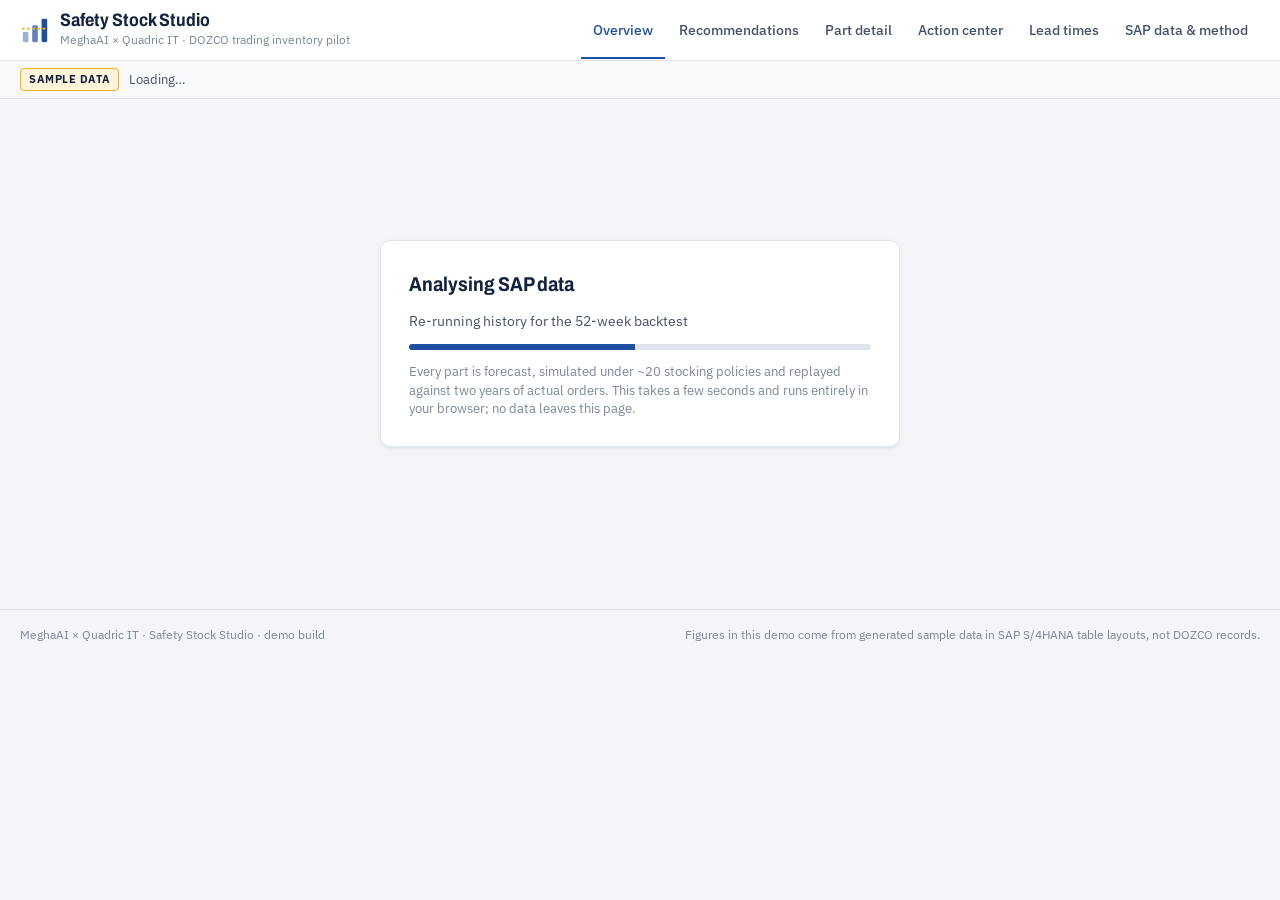
==== app/index.html @ 06f60d9b "Add Safety Stock Studio: AI safety-stock demo on SAP data Static web app (no build, no server) that " ====
<!doctype html>
<html lang="en">
<head>
<meta charset="utf-8">
<meta name="viewport" content="width=device-width, initial-scale=1, viewport-fit=cover">
<title>Safety Stock Studio</title>
<meta name="description" content="AI safety-stock optimisation on SAP S/4HANA data: demand, lead time, digital-twin simulation and a backtest against SAP MRP settings.">
<link rel="preconnect" href="https://fonts.googleapis.com">
<link rel="preconnect" href="https://fonts.gstatic.com" crossorigin>
<link rel="stylesheet" href="https://fonts.googleapis.com/css2?family=Archivo:wdth,wght@87,600;87,700&family=IBM+Plex+Sans:wght@400;500;600&family=IBM+Plex+Mono:wght@400;500&display=swap">
<link rel="stylesheet" href="css/app.css">
</head>
<body>
<header class="topbar">
  <div class="topbar-inner">
    <div class="brand">
      <div class="brand-mark" aria-hidden="true">
        <svg viewBox="0 0 32 32" width="30" height="30"><rect x="3" y="18" width="6" height="11" rx="1.5" fill="currentColor" opacity=".45"/><rect x="13" y="11" width="6" height="18" rx="1.5" fill="currentColor" opacity=".7"/><rect x="23" y="4" width="6" height="25" rx="1.5" fill="currentColor"/><path d="M2 14.5h28" stroke="var(--warn-line)" stroke-width="2" stroke-dasharray="3 2.5"/></svg>
      </div>
      <div>
        <div class="brand-name">Safety Stock Studio</div>
        <div class="brand-sub">MeghaAI × Quadric IT · DOZCO trading inventory pilot</div>
      </div>
    </div>
    <nav class="tabs" role="tablist" aria-label="Views">
      <button role="tab" data-tab="overview" aria-selected="true">Overview</button>
      <button role="tab" data-tab="recs">Recommendations</button>
      <button role="tab" data-tab="part">Part detail</button>
      <button role="tab" data-tab="actions">Action center</button>
      <button role="tab" data-tab="suppliers">Lead times</button>
      <button role="tab" data-tab="data">SAP data &amp; method</button>
    </nav>
  </div>
</header>

<div class="databar" id="databar">
  <div class="databar-inner">
    <span class="pill pill-sample" id="dataset-pill">Sample data</span>
    <span id="dataset-text">Loading…</span>
  </div>
</div>

<main id="main">
  <section class="loading" id="loading">
    <div class="loading-card">
      <div class="loading-title">Analysing SAP data</div>
      <div class="loading-step" id="loading-step">Generating sample SAP extract</div>
      <div class="progress"><div class="progress-bar" id="progress-bar"></div></div>
      <p class="loading-note">Every part is forecast, simulated under ~20 stocking policies and replayed against two years of actual orders. This takes a few seconds and runs entirely in your browser; no data leaves this page.</p>
    </div>
  </section>

  <!-- Policy selector shared by overview / recommendations / actions -->
  <section class="policybar" id="policybar" hidden>
    <div class="policy-label">Optimise for</div>
    <div class="seg" role="radiogroup" aria-label="Policy">
      <button role="radio" data-preset="sameService" aria-checked="true">Same service, less capital</button>
      <button role="radio" data-preset="sameInventory" aria-checked="false">Same capital, better service</button>
      <button role="radio" data-preset="matrix" aria-checked="false">Service targets by class</button>
      <button role="radio" data-preset="custom" aria-checked="false">Custom budget</button>
    </div>
    <div class="budget" id="budget-wrap" hidden>
      <label for="budget">Inventory budget</label>
      <input type="range" id="budget" min="0.6" max="1.5" step="0.01" value="1">
      <output id="budget-out"></output>
    </div>
    <div class="policy-plant">
      <label for="plant">Plant</label>
      <select id="plant"></select>
    </div>
  </section>

  <section class="view" id="view-overview" hidden></section>
  <section class="view" id="view-recs" hidden></section>
  <section class="view" id="view-part" hidden></section>
  <section class="view" id="view-actions" hidden></section>
  <section class="view" id="view-suppliers" hidden></section>
  <section class="view" id="view-data" hidden></section>
</main>

<footer class="foot">
  <span>MeghaAI × Quadric IT · Safety Stock Studio · demo build</span>
  <span>Figures in this demo come from generated sample data in SAP S/4HANA table layouts, not DOZCO records.</span>
</footer>

<div class="toast" id="toast" role="status" aria-live="polite" hidden></div>

<script src="vendor/chart.umd.min.js"></script>
<script src="js/sapdata.js"></script>
<script src="js/engine.js"></script>
<script src="js/app.js"></script>
</body>
</html>
---- app/css/app.css ----
/* Safety Stock Studio - steel-blue industrial palette, light + dark */
:root {
  color-scheme: light;
  --ground: #f3f5f8;
  --surface: #ffffff;
  --surface-2: #f7f9fb;
  --ink: #13233f;
  --ink-2: #44526b;
  --muted: #7a8699;
  --line: #dfe4ec;
  --line-strong: #c5cdd9;
  --accent: #1f4fa3;
  --accent-ink: #ffffff;
  --accent-soft: #e6eefb;
  --ai: #2a78d6;
  --ai-soft: rgba(42, 120, 214, 0.14);
  --sap: #8b919b;
  --sap-soft: rgba(139, 145, 155, 0.18);
  --good: #0ca30c;
  --good-ink: #006300;
  --warning: #fab219;
  --serious: #ec835a;
  --critical: #d03b3b;
  --warn-line: #fab219;
  --good-bg: #e7f6e7;
  --warning-bg: #fff4d9;
  --serious-bg: #fdeee7;
  --critical-bg: #fbe8e8;
  --shadow: 0 1px 2px rgba(19, 35, 63, 0.06), 0 2px 8px rgba(19, 35, 63, 0.04);
  --radius: 10px;
  --font-display: "Archivo", "IBM Plex Sans", system-ui, -apple-system, "Segoe UI", sans-serif;
  --font-body: "IBM Plex Sans", system-ui, -apple-system, "Segoe UI", sans-serif;
  --font-mono: "IBM Plex Mono", ui-monospace, "SFMono-Regular", Menlo, Consolas, monospace;
}
@media (prefers-color-scheme: dark) {
  :root:not([data-theme="light"]) {
    color-scheme: dark;
    --ground: #0d131d;
    --surface: #151d2a;
    --surface-2: #1a2332;
    --ink: #e8edf5;
    --ink-2: #b7c1d1;
    --muted: #8793a6;
    --line: #253043;
    --line-strong: #34415a;
    --accent: #6c9cf0;
    --accent-ink: #0d131d;
    --accent-soft: #1c2a44;
    --ai: #3987e5;
    --ai-soft: rgba(57, 135, 229, 0.2);
    --sap: #8a909a;
    --sap-soft: rgba(138, 144, 154, 0.22);
    --good-ink: #3fcf3f;
    --good-bg: #13301a;
    --warning-bg: #3a2e10;
    --serious-bg: #3a2218;
    --critical-bg: #3a1818;
    --shadow: none;
  }
}
:root[data-theme="dark"] {
  color-scheme: dark;
  --ground: #0d131d;
  --surface: #151d2a;
  --surface-2: #1a2332;
  --ink: #e8edf5;
  --ink-2: #b7c1d1;
  --muted: #8793a6;
  --line: #253043;
  --line-strong: #34415a;
  --accent: #6c9cf0;
  --accent-ink: #0d131d;
  --accent-soft: #1c2a44;
  --ai: #3987e5;
  --ai-soft: rgba(57, 135, 229, 0.2);
  --sap: #8a909a;
  --sap-soft: rgba(138, 144, 154, 0.22);
  --good-ink: #3fcf3f;
  --good-bg: #13301a;
  --warning-bg: #3a2e10;
  --serious-bg: #3a2218;
  --critical-bg: #3a1818;
  --shadow: none;
}

* { box-sizing: border-box; }
html, body { margin: 0; }
body {
  background: var(--ground);
  color: var(--ink);
  font: 14px/1.5 var(--font-body);
  -webkit-font-smoothing: antialiased;
}
[hidden] { display: none !important; }
h1, h2, h3 { font-family: var(--font-display); font-stretch: 87%; text-wrap: balance; margin: 0; letter-spacing: -0.005em; }
h2 { font-size: 20px; font-weight: 700; }
h3 { font-size: 15px; font-weight: 600; }
p { margin: 0; }
button, input, select { font: inherit; color: inherit; }
:focus-visible { outline: 2px solid var(--accent); outline-offset: 2px; }
.mono { font-family: var(--font-mono); font-size: 12.5px; }
.num { font-variant-numeric: tabular-nums; }
.muted { color: var(--muted); }

/* ---------- top bar ---------- */
.topbar {
  position: sticky; top: env(safe-area-inset-top, 0px); z-index: 20;
  background: var(--surface); border-bottom: 1px solid var(--line);
}
.topbar-inner {
  max-width: 1360px; margin: 0 auto; padding-inline: 20px;
  display: flex; align-items: center; gap: 24px; flex-wrap: wrap; min-height: 60px;
}
.brand { display: flex; align-items: center; gap: 10px; padding-block: 8px; }
.brand-mark { color: var(--accent); display: grid; }
.brand-name { font-family: var(--font-display); font-stretch: 87%; font-weight: 700; font-size: 18px; line-height: 1.1; }
.brand-sub { font-size: 12px; color: var(--muted); }
.tabs { display: flex; gap: 2px; overflow-x: auto; margin-left: auto; scrollbar-width: none; }
.tabs button {
  background: none; border: 0; padding: 18px 12px 16px; cursor: pointer; white-space: nowrap;
  color: var(--ink-2); font-weight: 500; border-bottom: 2px solid transparent;
}
.tabs button:hover { color: var(--ink); }
.tabs button[aria-selected="true"] { color: var(--accent); border-bottom-color: var(--accent); }

.databar { background: var(--surface-2); border-bottom: 1px solid var(--line); }
.databar-inner { max-width: 1360px; margin: 0 auto; padding: 7px 20px; display: flex; gap: 10px; align-items: center; font-size: 12.5px; color: var(--ink-2); flex-wrap: wrap; }

main { max-width: 1360px; margin: 0 auto; padding: 20px 20px 40px; display: flex; flex-direction: column; gap: 18px; }
.foot { max-width: 1360px; margin: 0 auto; padding: 16px 20px 32px; display: flex; justify-content: space-between; gap: 12px; flex-wrap: wrap; font-size: 12px; color: var(--muted); border-top: 1px solid var(--line); }

/* ---------- loading ---------- */
.loading { display: grid; place-items: center; min-height: 50vh; }
.loading-card { background: var(--surface); border: 1px solid var(--line); border-radius: var(--radius); padding: 28px; width: min(520px, 100%); box-shadow: var(--shadow); display: grid; gap: 12px; }
.loading-title { font-family: var(--font-display); font-stretch: 87%; font-weight: 700; font-size: 20px; }
.loading-step { color: var(--ink-2); }
.progress { height: 6px; background: var(--line); border-radius: 3px; overflow: hidden; }
.progress-bar { height: 100%; width: 2%; background: var(--accent); transition: width .2s ease; }
.loading-note { font-size: 12.5px; color: var(--muted); }

/* ---------- policy bar ---------- */
.policybar {
  display: flex; flex-wrap: wrap; gap: 10px 18px; align-items: center;
  background: var(--surface); border: 1px solid var(--line); border-radius: var(--radius); padding: 10px 14px;
}
.policy-label { font-size: 12px; text-transform: uppercase; letter-spacing: .06em; color: var(--muted); font-weight: 600; }
.seg { display: flex; flex-wrap: wrap; background: var(--surface-2); border: 1px solid var(--line); border-radius: 8px; padding: 3px; gap: 2px; }
.seg button { border: 0; background: none; padding: 6px 11px; border-radius: 6px; cursor: pointer; color: var(--ink-2); font-size: 13px; font-weight: 500; }
.seg button[aria-checked="true"] { background: var(--accent); color: var(--accent-ink); }
.budget, .policy-plant { display: flex; align-items: center; gap: 8px; font-size: 13px; color: var(--ink-2); }
.policy-plant { margin-left: auto; }
.budget input { width: 160px; accent-color: var(--accent); }
.budget output { font-variant-numeric: tabular-nums; font-weight: 600; color: var(--ink); min-width: 88px; }
select, input[type="search"], input[type="text"] {
  background: var(--surface); border: 1px solid var(--line-strong); border-radius: 7px; padding: 6px 9px; font-size: 13px;
}

/* ---------- building blocks ---------- */
.view { display: flex; flex-direction: column; gap: 18px; }
.panel { background: var(--surface); border: 1px solid var(--line); border-radius: var(--radius); padding: 16px 18px; box-shadow: var(--shadow); min-width: 0; }
.panel-head { display: flex; justify-content: space-between; align-items: baseline; gap: 12px; flex-wrap: wrap; margin-bottom: 12px; }
.panel-head p { color: var(--muted); font-size: 12.5px; max-width: 70ch; }
.eyebrow { font-size: 11.5px; text-transform: uppercase; letter-spacing: .07em; color: var(--muted); font-weight: 600; }
.grid-2 { display: grid; grid-template-columns: repeat(2, minmax(0, 1fr)); gap: 18px; }
.grid-3 { display: grid; grid-template-columns: repeat(3, minmax(0, 1fr)); gap: 18px; }
.grid-hero { display: grid; grid-template-columns: minmax(0, 1.35fr) minmax(0, 1fr); gap: 18px; }
@media (max-width: 980px) { .grid-2, .grid-3, .grid-hero { grid-template-columns: minmax(0, 1fr); } }

/* headline */
.headline { display: grid; gap: 6px; }
.headline h1 { font-size: clamp(22px, 2.6vw, 30px); font-weight: 700; line-height: 1.15; max-width: 42ch; }
.headline p { color: var(--ink-2); max-width: 80ch; }

/* KPI tiles */
.kpis { display: grid; grid-template-columns: repeat(5, minmax(0, 1fr)); gap: 12px; }
@media (max-width: 1150px) { .kpis { grid-template-columns: repeat(3, minmax(0, 1fr)); } }
@media (max-width: 640px) { .kpis { grid-template-columns: repeat(2, minmax(0, 1fr)); } }
.kpi { background: var(--surface); border: 1px solid var(--line); border-radius: var(--radius); padding: 13px 14px; display: flex; flex-direction: column; gap: 4px; box-shadow: var(--shadow); }
.kpi-label { font-size: 12px; color: var(--muted); font-weight: 500; }
.kpi-value { font-family: var(--font-display); font-stretch: 87%; font-size: 26px; font-weight: 700; line-height: 1.1; }
.kpi-sub { font-size: 12px; color: var(--ink-2); }
.kpi-sub b { font-weight: 600; }
.delta-good { color: var(--good-ink); font-weight: 600; }
.delta-bad { color: var(--critical); font-weight: 600; }

/* compare bars (SAP vs AI) */
.vs { display: grid; gap: 10px; }
.vs-row { display: grid; grid-template-columns: 140px minmax(0, 1fr) 92px; gap: 10px; align-items: center; font-size: 13px; }
.vs-track { height: 12px; background: var(--surface-2); border-radius: 0 4px 4px 0; position: relative; }
.vs-fill { position: absolute; left: 0; top: 0; bottom: 0; border-radius: 0 4px 4px 0; }
.vs-fill.sap { background: var(--sap); }
.vs-fill.ai { background: var(--ai); }
@media (max-width: 520px) { .vs-row { grid-template-columns: 100px minmax(0, 1fr) 80px; } }

.legend { display: flex; gap: 14px; flex-wrap: wrap; font-size: 12.5px; color: var(--ink-2); }
.legend i { display: inline-block; width: 10px; height: 10px; border-radius: 2px; margin-right: 6px; vertical-align: -1px; }
.swatch-ai { background: var(--ai); }
.swatch-sap { background: var(--sap); }

.chart-box { position: relative; height: 300px; }
.chart-box.tall { height: 360px; }
.chart-box.short { height: 220px; }

/* findings list */
.findings { display: grid; gap: 10px; margin: 0; padding: 0; list-style: none; }
.findings li { display: grid; grid-template-columns: 22px minmax(0, 1fr); gap: 8px; align-items: start; font-size: 13.5px; }
.findings li b { font-weight: 600; }

/* status chips */
.chip { display: inline-flex; align-items: center; gap: 5px; font-size: 11.5px; font-weight: 600; padding: 2px 8px; border-radius: 999px; white-space: nowrap; border: 1px solid transparent; }
.chip .dot { width: 7px; height: 7px; border-radius: 50%; }
.chip-critical { background: var(--critical-bg); color: var(--ink); }
.chip-critical .dot { background: var(--critical); }
.chip-serious { background: var(--serious-bg); color: var(--ink); }
.chip-serious .dot { background: var(--serious); }
.chip-warning { background: var(--warning-bg); color: var(--ink); }
.chip-warning .dot { background: var(--warning); }
.chip-good { background: var(--good-bg); color: var(--ink); }
.chip-good .dot { background: var(--good); }
.chip-plain { background: var(--surface-2); border-color: var(--line); color: var(--ink-2); }
.cls { font-family: var(--font-mono); font-weight: 500; font-size: 12px; padding: 1px 6px; border-radius: 4px; background: var(--accent-soft); color: var(--accent); }
.pill { font-size: 11px; font-weight: 700; letter-spacing: .05em; text-transform: uppercase; padding: 2px 8px; border-radius: 4px; }
.pill-sample { background: var(--warning-bg); color: var(--ink); border: 1px solid var(--warning); }
.pill-live { background: var(--good-bg); color: var(--ink); border: 1px solid var(--good); }

/* tables */
.table-wrap { overflow-x: auto; border: 1px solid var(--line); border-radius: 8px; }
.table-wrap.scroll { max-height: 640px; overflow-y: auto; }
table { border-collapse: collapse; width: 100%; font-size: 13px; }
th, td { padding: 8px 10px; text-align: left; border-bottom: 1px solid var(--line); white-space: nowrap; vertical-align: top; }
th { position: sticky; top: 0; background: var(--surface-2); z-index: 1; font-weight: 600; font-size: 12px; color: var(--ink-2); cursor: default; }
th.sortable { cursor: pointer; user-select: none; }
th.sortable:hover { color: var(--ink); }
th .arrow { color: var(--accent); }
td.r, th.r { text-align: right; }
tbody tr:hover { background: var(--surface-2); }
tbody tr.clickable { cursor: pointer; }
td.wrap { white-space: normal; min-width: 240px; }
.arrow-to { color: var(--muted); margin: 0 3px; }
.up { color: var(--critical); font-weight: 600; }
.down { color: var(--good-ink); font-weight: 600; }

.filters { display: flex; flex-wrap: wrap; gap: 8px; align-items: center; margin-bottom: 12px; }
.filters input[type="search"] { min-width: 220px; }
.btn { background: var(--surface); border: 1px solid var(--line-strong); padding: 6px 12px; border-radius: 7px; cursor: pointer; font-weight: 500; font-size: 13px; }
.btn:hover { border-color: var(--accent); color: var(--accent); }
.btn-primary { background: var(--accent); color: var(--accent-ink); border-color: var(--accent); }
.btn-primary:hover { color: var(--accent-ink); filter: brightness(1.08); }
.count { font-size: 12.5px; color: var(--muted); margin-left: auto; }

/* part detail */
.part-head { display: flex; flex-wrap: wrap; justify-content: space-between; gap: 12px; align-items: flex-start; }
.part-title { display: grid; gap: 4px; }
.part-title h2 { font-size: 24px; }
.part-meta { display: flex; gap: 8px; flex-wrap: wrap; align-items: center; font-size: 12.5px; color: var(--ink-2); }
.why { margin: 0; padding-left: 18px; display: grid; gap: 7px; font-size: 13.5px; max-width: 90ch; }
.fields { width: 100%; }
.fields td:first-child { font-family: var(--font-mono); font-size: 12.5px; }
.bigdelta { display: flex; align-items: baseline; gap: 10px; flex-wrap: wrap; }
.bigdelta .from { font-family: var(--font-display); font-stretch: 87%; font-size: 30px; font-weight: 700; color: var(--sap); }
.bigdelta .to { font-family: var(--font-display); font-stretch: 87%; font-size: 30px; font-weight: 700; color: var(--ai); }

/* action groups */
.agroups { display: grid; gap: 14px; }
.agroup summary { cursor: pointer; list-style: none; display: flex; align-items: center; gap: 10px; flex-wrap: wrap; }
.agroup summary::-webkit-details-marker { display: none; }
.agroup summary .caret { transition: transform .15s; color: var(--muted); }
.agroup[open] summary .caret { transform: rotate(90deg); }
.agroup summary h3 { font-size: 15px; }
.agroup .sum { margin-left: auto; font-size: 13px; color: var(--ink-2); }
.agroup .table-wrap { margin-top: 12px; }

/* data page */
.steps { list-style: none; margin: 0; padding: 0; display: grid; grid-template-columns: repeat(auto-fit, minmax(210px, 1fr)); gap: 12px; }
.steps li { border: 1px solid var(--line); border-radius: 8px; padding: 12px; background: var(--surface-2); display: grid; gap: 4px; align-content: start; }
.steps .n { font-family: var(--font-mono); font-size: 12px; color: var(--accent); font-weight: 500; }
.steps b { font-weight: 600; }
.steps span { font-size: 12.5px; color: var(--ink-2); }
.upload { border: 1.5px dashed var(--line-strong); border-radius: 10px; padding: 16px; display: grid; gap: 8px; background: var(--surface-2); }
.upload.drag { border-color: var(--accent); background: var(--accent-soft); }
.note { font-size: 12.5px; color: var(--muted); }
.kv { display: grid; grid-template-columns: max-content minmax(0, 1fr); gap: 4px 14px; font-size: 13px; }
.kv dt { color: var(--muted); }
.kv dd { margin: 0; }

.toast { position: fixed; bottom: calc(18px + env(safe-area-inset-bottom, 0px)); left: 50%; transform: translateX(-50%); background: var(--ink); color: var(--ground); padding: 9px 16px; border-radius: 8px; font-size: 13px; z-index: 50; box-shadow: 0 4px 16px rgba(0,0,0,.2); max-width: calc(100% - 32px); }

@media (max-width: 720px) {
  .topbar-inner { padding-inline: 16px; gap: 4px; }
  .tabs { margin-left: 0; width: 100%; }
  .tabs button { padding: 10px 10px 9px; }
  main { padding: 16px 16px 32px; }
  .databar-inner, .foot { padding-inline: 16px; }
  .policy-plant { margin-left: 0; }
  .panel { padding: 14px; }
}
@media (prefers-reduced-motion: reduce) { * { transition: none !important; } }
.policy-plant select { min-width: 0; max-width: 100%; }
@media (max-width: 720px) { .policy-plant { width: 100%; } .policy-plant select { flex: 1; } }
.delta-flat { color: var(--ink-2); font-weight: 600; }
td.desc { white-space: normal; min-width: 150px; }
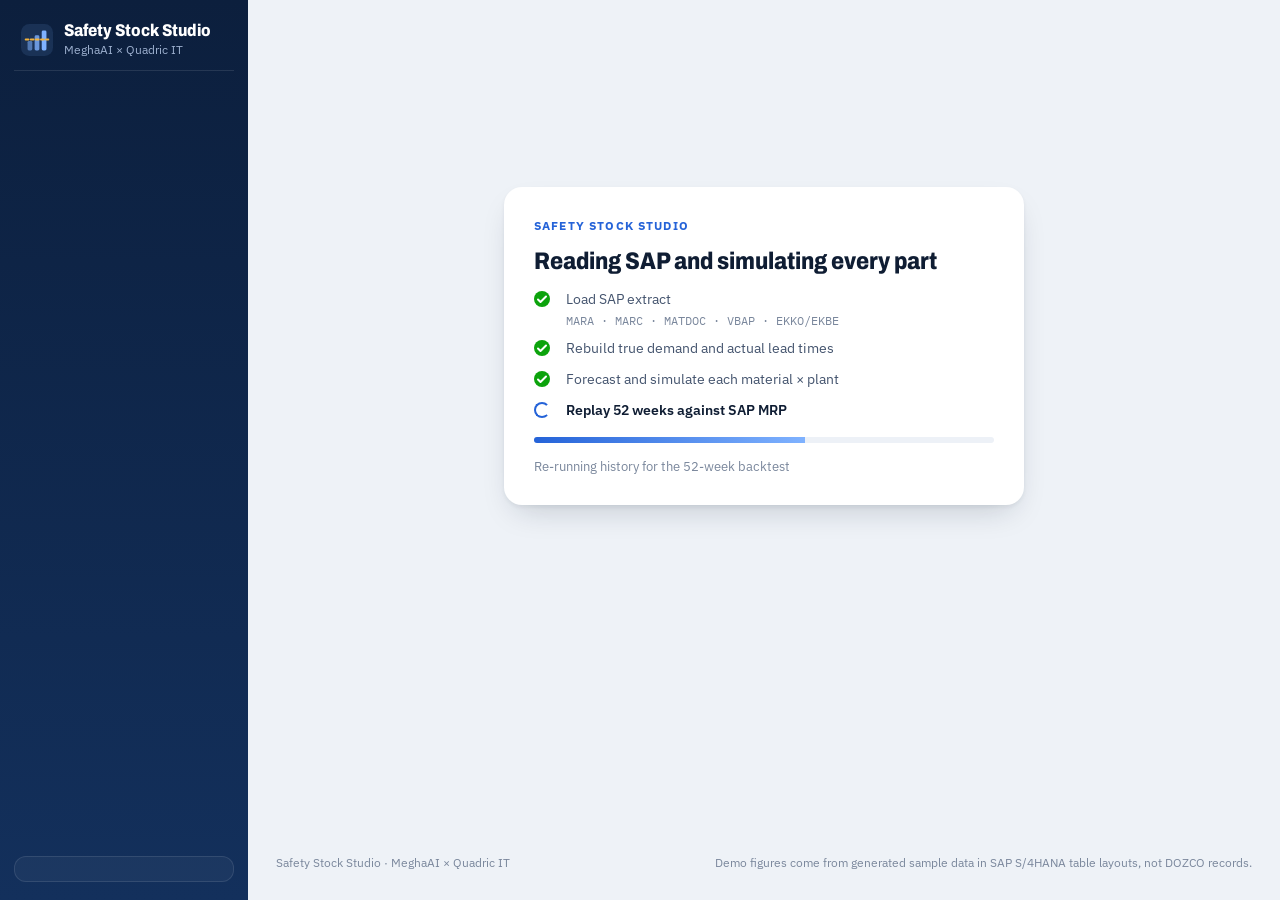
==== commit 72102552: "Adopt expert SAP mapping for safety stock; redesign UX Engine and sample data - monsoon seasonality " ====
--- a/app/index.html
+++ b/app/index.html
@@ -4,85 +4,84 @@
 <meta charset="utf-8">
 <meta name="viewport" content="width=device-width, initial-scale=1, viewport-fit=cover">
 <title>Safety Stock Studio</title>
-<meta name="description" content="AI safety-stock optimisation on SAP S/4HANA data: demand, lead time, digital-twin simulation and a backtest against SAP MRP settings.">
+<meta name="description" content="AI safety-stock optimisation on SAP S/4HANA data: true demand, actual lead times, seasonal reorder points, digital-twin simulation and a backtest against SAP MRP settings.">
 <link rel="preconnect" href="https://fonts.googleapis.com">
 <link rel="preconnect" href="https://fonts.gstatic.com" crossorigin>
-<link rel="stylesheet" href="https://fonts.googleapis.com/css2?family=Archivo:wdth,wght@87,600;87,700&family=IBM+Plex+Sans:wght@400;500;600&family=IBM+Plex+Mono:wght@400;500&display=swap">
+<link rel="stylesheet" href="https://fonts.googleapis.com/css2?family=Archivo:wdth,wght@87,500;87,600;87,700;87,800&family=IBM+Plex+Sans:wght@400;500;600&family=IBM+Plex+Mono:wght@400;500&display=swap">
 <link rel="stylesheet" href="css/app.css">
 </head>
 <body>
-<header class="topbar">
-  <div class="topbar-inner">
-    <div class="brand">
-      <div class="brand-mark" aria-hidden="true">
-        <svg viewBox="0 0 32 32" width="30" height="30"><rect x="3" y="18" width="6" height="11" rx="1.5" fill="currentColor" opacity=".45"/><rect x="13" y="11" width="6" height="18" rx="1.5" fill="currentColor" opacity=".7"/><rect x="23" y="4" width="6" height="25" rx="1.5" fill="currentColor"/><path d="M2 14.5h28" stroke="var(--warn-line)" stroke-width="2" stroke-dasharray="3 2.5"/></svg>
-      </div>
+<div class="shell">
+  <aside class="side" aria-label="Main">
+    <div class="side-brand">
+      <svg class="logo" viewBox="0 0 36 36" width="34" height="34" aria-hidden="true">
+        <rect x="1" y="1" width="34" height="34" rx="9" fill="currentColor" opacity=".12"/>
+        <rect x="8" y="19" width="5" height="10" rx="1.5" fill="currentColor" opacity=".55"/>
+        <rect x="15.5" y="13" width="5" height="16" rx="1.5" fill="currentColor" opacity=".8"/>
+        <rect x="23" y="8" width="5" height="21" rx="1.5" fill="currentColor"/>
+        <path d="M6 17.5h24" stroke="#f2b33d" stroke-width="2" stroke-dasharray="3 2.4" stroke-linecap="round"/>
+      </svg>
       <div>
-        <div class="brand-name">Safety Stock Studio</div>
-        <div class="brand-sub">MeghaAI × Quadric IT · DOZCO trading inventory pilot</div>
+        <div class="side-name">Safety Stock Studio</div>
+        <div class="side-by">MeghaAI × Quadric IT</div>
       </div>
     </div>
-    <nav class="tabs" role="tablist" aria-label="Views">
-      <button role="tab" data-tab="overview" aria-selected="true">Overview</button>
-      <button role="tab" data-tab="recs">Recommendations</button>
-      <button role="tab" data-tab="part">Part detail</button>
-      <button role="tab" data-tab="actions">Action center</button>
-      <button role="tab" data-tab="suppliers">Lead times</button>
-      <button role="tab" data-tab="data">SAP data &amp; method</button>
-    </nav>
-  </div>
-</header>
+    <nav class="nav" id="nav"></nav>
+    <div class="side-data" id="side-data"></div>
+  </aside>
 
-<div class="databar" id="databar">
-  <div class="databar-inner">
-    <span class="pill pill-sample" id="dataset-pill">Sample data</span>
-    <span id="dataset-text">Loading…</span>
+  <div class="main-col">
+    <header class="pagehead" id="pagehead" hidden>
+      <div class="pagehead-title">
+        <div class="crumb" id="crumb">DOZCO · Trading inventory pilot</div>
+        <h1 id="page-title">Overview</h1>
+      </div>
+      <div class="controls" id="controls">
+        <div class="seg" role="radiogroup" aria-label="Optimise for" id="seg">
+          <button role="radio" data-preset="sameService" aria-checked="true">Same service, less capital</button>
+          <button role="radio" data-preset="sameInventory" aria-checked="false">Same capital, more service</button>
+          <button role="radio" data-preset="matrix" aria-checked="false">Service targets</button>
+          <button role="radio" data-preset="custom" aria-checked="false">Custom budget</button>
+        </div>
+        <div class="budget" id="budget-wrap" hidden>
+          <input type="range" id="budget" min="0.6" max="1.5" step="0.01" value="1" aria-label="Inventory budget">
+          <output id="budget-out"></output>
+        </div>
+        <select id="plant" aria-label="Plant"></select>
+      </div>
+    </header>
+
+    <main id="main">
+      <section class="loading" id="loading">
+        <div class="loading-card">
+          <div class="loading-eyebrow">Safety Stock Studio</div>
+          <div class="loading-title">Reading SAP and simulating every part</div>
+          <ol class="loading-steps" id="loading-steps">
+            <li data-step="0">Load SAP extract <span>MARA · MARC · MATDOC · VBAP · EKKO/EKBE</span></li>
+            <li data-step="1">Rebuild true demand and actual lead times</li>
+            <li data-step="2">Forecast and simulate each material × plant</li>
+            <li data-step="3">Replay 52 weeks against SAP MRP</li>
+          </ol>
+          <div class="progress"><div class="progress-bar" id="progress-bar"></div></div>
+          <p class="loading-note" id="loading-step">Generating sample SAP extract</p>
+        </div>
+      </section>
+      <section class="view" id="view-overview" hidden></section>
+      <section class="view" id="view-capital" hidden></section>
+      <section class="view" id="view-service" hidden></section>
+      <section class="view" id="view-recs" hidden></section>
+      <section class="view" id="view-part" hidden></section>
+      <section class="view" id="view-actions" hidden></section>
+      <section class="view" id="view-suppliers" hidden></section>
+      <section class="view" id="view-data" hidden></section>
+    </main>
+
+    <footer class="foot">
+      <span>Safety Stock Studio · MeghaAI × Quadric IT</span>
+      <span>Demo figures come from generated sample data in SAP S/4HANA table layouts, not DOZCO records.</span>
+    </footer>
   </div>
 </div>
-
-<main id="main">
-  <section class="loading" id="loading">
-    <div class="loading-card">
-      <div class="loading-title">Analysing SAP data</div>
-      <div class="loading-step" id="loading-step">Generating sample SAP extract</div>
-      <div class="progress"><div class="progress-bar" id="progress-bar"></div></div>
-      <p class="loading-note">Every part is forecast, simulated under ~20 stocking policies and replayed against two years of actual orders. This takes a few seconds and runs entirely in your browser; no data leaves this page.</p>
-    </div>
-  </section>
-
-  <!-- Policy selector shared by overview / recommendations / actions -->
-  <section class="policybar" id="policybar" hidden>
-    <div class="policy-label">Optimise for</div>
-    <div class="seg" role="radiogroup" aria-label="Policy">
-      <button role="radio" data-preset="sameService" aria-checked="true">Same service, less capital</button>
-      <button role="radio" data-preset="sameInventory" aria-checked="false">Same capital, better service</button>
-      <button role="radio" data-preset="matrix" aria-checked="false">Service targets by class</button>
-      <button role="radio" data-preset="custom" aria-checked="false">Custom budget</button>
-    </div>
-    <div class="budget" id="budget-wrap" hidden>
-      <label for="budget">Inventory budget</label>
-      <input type="range" id="budget" min="0.6" max="1.5" step="0.01" value="1">
-      <output id="budget-out"></output>
-    </div>
-    <div class="policy-plant">
-      <label for="plant">Plant</label>
-      <select id="plant"></select>
-    </div>
-  </section>
-
-  <section class="view" id="view-overview" hidden></section>
-  <section class="view" id="view-recs" hidden></section>
-  <section class="view" id="view-part" hidden></section>
-  <section class="view" id="view-actions" hidden></section>
-  <section class="view" id="view-suppliers" hidden></section>
-  <section class="view" id="view-data" hidden></section>
-</main>
-
-<footer class="foot">
-  <span>MeghaAI × Quadric IT · Safety Stock Studio · demo build</span>
-  <span>Figures in this demo come from generated sample data in SAP S/4HANA table layouts, not DOZCO records.</span>
-</footer>
-
 <div class="toast" id="toast" role="status" aria-live="polite" hidden></div>
 
 <script src="vendor/chart.umd.min.js"></script>
--- a/app/css/app.css
+++ b/app/css/app.css
@@ -1,301 +1,386 @@
-/* Safety Stock Studio - steel-blue industrial palette, light + dark */
+/* Safety Stock Studio — navy control-room shell, steel-blue data, light + dark */
 :root {
   color-scheme: light;
-  --ground: #f3f5f8;
+  --ground: #eef2f7;
   --surface: #ffffff;
-  --surface-2: #f7f9fb;
-  --ink: #13233f;
-  --ink-2: #44526b;
-  --muted: #7a8699;
-  --line: #dfe4ec;
-  --line-strong: #c5cdd9;
-  --accent: #1f4fa3;
+  --surface-2: #f6f8fb;
+  --surface-3: #edf1f7;
+  --ink: #0f1d33;
+  --ink-2: #44546e;
+  --muted: #7a879c;
+  --line: #e1e6ee;
+  --line-strong: #c8d0dc;
+  --navy: #0c1f3d;
+  --navy-2: #13305c;
+  --navy-ink: #e9f0fb;
+  --navy-muted: #9db0cf;
+  --navy-line: rgba(255, 255, 255, 0.1);
+  --accent: #2563d8;
   --accent-ink: #ffffff;
-  --accent-soft: #e6eefb;
+  --accent-soft: #e5edfc;
+  --glow: #7fb2ff;
+  --gold: #f2b33d;
   --ai: #2a78d6;
   --ai-soft: rgba(42, 120, 214, 0.14);
-  --sap: #8b919b;
-  --sap-soft: rgba(139, 145, 155, 0.18);
+  --sap: #8f97a3;
   --good: #0ca30c;
-  --good-ink: #006300;
+  --good-ink: #067a2b;
   --warning: #fab219;
   --serious: #ec835a;
   --critical: #d03b3b;
-  --warn-line: #fab219;
-  --good-bg: #e7f6e7;
-  --warning-bg: #fff4d9;
-  --serious-bg: #fdeee7;
-  --critical-bg: #fbe8e8;
-  --shadow: 0 1px 2px rgba(19, 35, 63, 0.06), 0 2px 8px rgba(19, 35, 63, 0.04);
-  --radius: 10px;
+  --good-bg: #e6f6ea;
+  --warning-bg: #fff5da;
+  --serious-bg: #fdeee6;
+  --critical-bg: #fce9e9;
+  --ch1: #2a78d6;
+  --ch2: #eb6834;
+  --ch3: #1baf7a;
+  --shadow: 0 1px 2px rgba(15, 29, 51, 0.05), 0 6px 20px -8px rgba(15, 29, 51, 0.12);
+  --shadow-lift: 0 2px 4px rgba(15, 29, 51, 0.06), 0 14px 32px -12px rgba(15, 29, 51, 0.22);
+  --radius: 14px;
   --font-display: "Archivo", "IBM Plex Sans", system-ui, -apple-system, "Segoe UI", sans-serif;
   --font-body: "IBM Plex Sans", system-ui, -apple-system, "Segoe UI", sans-serif;
   --font-mono: "IBM Plex Mono", ui-monospace, "SFMono-Regular", Menlo, Consolas, monospace;
+  --side-w: 248px;
 }
 @media (prefers-color-scheme: dark) {
   :root:not([data-theme="light"]) {
     color-scheme: dark;
-    --ground: #0d131d;
-    --surface: #151d2a;
-    --surface-2: #1a2332;
-    --ink: #e8edf5;
-    --ink-2: #b7c1d1;
-    --muted: #8793a6;
-    --line: #253043;
-    --line-strong: #34415a;
-    --accent: #6c9cf0;
-    --accent-ink: #0d131d;
-    --accent-soft: #1c2a44;
-    --ai: #3987e5;
-    --ai-soft: rgba(57, 135, 229, 0.2);
-    --sap: #8a909a;
-    --sap-soft: rgba(138, 144, 154, 0.22);
-    --good-ink: #3fcf3f;
-    --good-bg: #13301a;
-    --warning-bg: #3a2e10;
-    --serious-bg: #3a2218;
-    --critical-bg: #3a1818;
-    --shadow: none;
+    --ground: #0a111f; --surface: #111a2b; --surface-2: #152035; --surface-3: #1a2740;
+    --ink: #e7edf6; --ink-2: #b4c0d3; --muted: #8190a8; --line: #22304a; --line-strong: #32425f;
+    --navy: #070e1b; --navy-2: #0f1e38; --navy-line: rgba(255, 255, 255, 0.08);
+    --accent: #6b9ef5; --accent-ink: #07101f; --accent-soft: #1a2b4a;
+    --ai: #3987e5; --ai-soft: rgba(57, 135, 229, 0.22); --sap: #8b93a0;
+    --good-ink: #45d16a; --good-bg: #12301c; --warning-bg: #3a2e10; --serious-bg: #3a2218; --critical-bg: #3b1919;
+    --ch1: #3987e5; --ch2: #d95926; --ch3: #199e70;
+    --shadow: 0 0 0 1px rgba(255, 255, 255, 0.02); --shadow-lift: 0 10px 30px -12px rgba(0, 0, 0, 0.6);
   }
 }
 :root[data-theme="dark"] {
   color-scheme: dark;
-  --ground: #0d131d;
-  --surface: #151d2a;
-  --surface-2: #1a2332;
-  --ink: #e8edf5;
-  --ink-2: #b7c1d1;
-  --muted: #8793a6;
-  --line: #253043;
-  --line-strong: #34415a;
-  --accent: #6c9cf0;
-  --accent-ink: #0d131d;
-  --accent-soft: #1c2a44;
-  --ai: #3987e5;
-  --ai-soft: rgba(57, 135, 229, 0.2);
-  --sap: #8a909a;
-  --sap-soft: rgba(138, 144, 154, 0.22);
-  --good-ink: #3fcf3f;
-  --good-bg: #13301a;
-  --warning-bg: #3a2e10;
-  --serious-bg: #3a2218;
-  --critical-bg: #3a1818;
-  --shadow: none;
+  --ground: #0a111f; --surface: #111a2b; --surface-2: #152035; --surface-3: #1a2740;
+  --ink: #e7edf6; --ink-2: #b4c0d3; --muted: #8190a8; --line: #22304a; --line-strong: #32425f;
+  --navy: #070e1b; --navy-2: #0f1e38; --navy-line: rgba(255, 255, 255, 0.08);
+  --accent: #6b9ef5; --accent-ink: #07101f; --accent-soft: #1a2b4a;
+  --ai: #3987e5; --ai-soft: rgba(57, 135, 229, 0.22); --sap: #8b93a0;
+  --good-ink: #45d16a; --good-bg: #12301c; --warning-bg: #3a2e10; --serious-bg: #3a2218; --critical-bg: #3b1919;
+  --ch1: #3987e5; --ch2: #d95926; --ch3: #199e70;
+  --shadow: 0 0 0 1px rgba(255, 255, 255, 0.02); --shadow-lift: 0 10px 30px -12px rgba(0, 0, 0, 0.6);
 }
 
 * { box-sizing: border-box; }
 html, body { margin: 0; }
-body {
-  background: var(--ground);
-  color: var(--ink);
-  font: 14px/1.5 var(--font-body);
-  -webkit-font-smoothing: antialiased;
-}
+body { background: var(--ground); color: var(--ink); font: 14px/1.5 var(--font-body); -webkit-font-smoothing: antialiased; }
 [hidden] { display: none !important; }
-h1, h2, h3 { font-family: var(--font-display); font-stretch: 87%; text-wrap: balance; margin: 0; letter-spacing: -0.005em; }
-h2 { font-size: 20px; font-weight: 700; }
-h3 { font-size: 15px; font-weight: 600; }
+h1, h2, h3 { font-family: var(--font-display); font-stretch: 87%; text-wrap: balance; margin: 0; letter-spacing: -0.01em; }
+h2 { font-size: 22px; font-weight: 700; }
+h3 { font-size: 15.5px; font-weight: 700; }
 p { margin: 0; }
 button, input, select { font: inherit; color: inherit; }
-:focus-visible { outline: 2px solid var(--accent); outline-offset: 2px; }
+:focus-visible { outline: 2px solid var(--accent); outline-offset: 2px; border-radius: 4px; }
 .mono { font-family: var(--font-mono); font-size: 12.5px; }
 .num { font-variant-numeric: tabular-nums; }
 .muted { color: var(--muted); }
 
-/* ---------- top bar ---------- */
-.topbar {
-  position: sticky; top: env(safe-area-inset-top, 0px); z-index: 20;
-  background: var(--surface); border-bottom: 1px solid var(--line);
-}
-.topbar-inner {
-  max-width: 1360px; margin: 0 auto; padding-inline: 20px;
-  display: flex; align-items: center; gap: 24px; flex-wrap: wrap; min-height: 60px;
-}
-.brand { display: flex; align-items: center; gap: 10px; padding-block: 8px; }
-.brand-mark { color: var(--accent); display: grid; }
-.brand-name { font-family: var(--font-display); font-stretch: 87%; font-weight: 700; font-size: 18px; line-height: 1.1; }
-.brand-sub { font-size: 12px; color: var(--muted); }
-.tabs { display: flex; gap: 2px; overflow-x: auto; margin-left: auto; scrollbar-width: none; }
-.tabs button {
-  background: none; border: 0; padding: 18px 12px 16px; cursor: pointer; white-space: nowrap;
-  color: var(--ink-2); font-weight: 500; border-bottom: 2px solid transparent;
-}
-.tabs button:hover { color: var(--ink); }
-.tabs button[aria-selected="true"] { color: var(--accent); border-bottom-color: var(--accent); }
-
-.databar { background: var(--surface-2); border-bottom: 1px solid var(--line); }
-.databar-inner { max-width: 1360px; margin: 0 auto; padding: 7px 20px; display: flex; gap: 10px; align-items: center; font-size: 12.5px; color: var(--ink-2); flex-wrap: wrap; }
-
-main { max-width: 1360px; margin: 0 auto; padding: 20px 20px 40px; display: flex; flex-direction: column; gap: 18px; }
-.foot { max-width: 1360px; margin: 0 auto; padding: 16px 20px 32px; display: flex; justify-content: space-between; gap: 12px; flex-wrap: wrap; font-size: 12px; color: var(--muted); border-top: 1px solid var(--line); }
+/* ---------- shell ---------- */
+.shell { display: grid; grid-template-columns: var(--side-w) minmax(0, 1fr); min-height: 100vh; }
+.side {
+  position: sticky; top: 0; height: 100vh; overflow-y: auto;
+  background: linear-gradient(180deg, var(--navy) 0%, var(--navy-2) 100%); color: var(--navy-ink);
+  display: flex; flex-direction: column; gap: 18px; padding: calc(18px + env(safe-area-inset-top, 0px)) 14px 18px;
+}
+.side-brand { display: flex; align-items: center; gap: 10px; padding: 4px 6px 12px; border-bottom: 1px solid var(--navy-line); }
+.logo { color: var(--glow); flex: none; }
+.side-name { font-family: var(--font-display); font-stretch: 87%; font-weight: 800; font-size: 17px; line-height: 1.1; color: #fff; }
+.side-by { font-size: 11.5px; color: var(--navy-muted); }
+.nav { display: flex; flex-direction: column; gap: 2px; }
+.nav-group { font-size: 10.5px; letter-spacing: .1em; text-transform: uppercase; color: var(--navy-muted); padding: 12px 10px 4px; font-weight: 600; opacity: .8; }
+.nav button {
+  display: flex; align-items: center; gap: 10px; width: 100%; text-align: left; background: none; border: 0; cursor: pointer;
+  color: var(--navy-muted); padding: 8px 10px; border-radius: 9px; font-weight: 500; font-size: 13.5px; position: relative;
+}
+.nav button svg { width: 18px; height: 18px; flex: none; stroke: currentColor; fill: none; stroke-width: 1.8; stroke-linecap: round; stroke-linejoin: round; }
+.nav button:hover { color: #fff; background: rgba(255, 255, 255, 0.06); }
+.nav button[aria-current="page"] { color: #fff; background: rgba(127, 178, 255, 0.16); }
+.nav button[aria-current="page"]::before { content: ""; position: absolute; left: -14px; top: 8px; bottom: 8px; width: 3px; border-radius: 0 3px 3px 0; background: var(--glow); }
+.nav .badge { margin-left: auto; font-size: 11px; font-weight: 700; padding: 1px 7px; border-radius: 999px; background: #d03b3b; color: #fff; font-variant-numeric: tabular-nums; }
+.side-data { margin-top: auto; border: 1px solid var(--navy-line); background: rgba(255, 255, 255, 0.04); border-radius: 12px; padding: 12px; display: grid; gap: 8px; font-size: 12px; color: var(--navy-muted); }
+.side-data b { color: #fff; font-weight: 600; }
+.side-data .tag { justify-self: start; font-size: 10.5px; font-weight: 700; letter-spacing: .08em; text-transform: uppercase; padding: 2px 8px; border-radius: 5px; background: rgba(242, 179, 61, 0.18); color: var(--gold); border: 1px solid rgba(242, 179, 61, 0.45); }
+.side-data .tag.live { background: rgba(12, 163, 12, 0.18); color: #6fe08a; border-color: rgba(111, 224, 138, 0.45); }
+.side-data button { background: rgba(255, 255, 255, 0.08); border: 1px solid var(--navy-line); color: #fff; border-radius: 8px; padding: 7px 10px; cursor: pointer; font-size: 12.5px; font-weight: 500; }
+.side-data button:hover { background: rgba(255, 255, 255, 0.14); }
+
+.main-col { min-width: 0; display: flex; flex-direction: column; }
+.pagehead {
+  position: sticky; top: 0; z-index: 20; display: flex; flex-wrap: wrap; align-items: center; gap: 12px 20px;
+  padding: calc(14px + env(safe-area-inset-top, 0px)) 28px 14px; background: var(--ground);
+  background: color-mix(in srgb, var(--ground) 88%, transparent);
+  backdrop-filter: saturate(1.4) blur(10px); -webkit-backdrop-filter: saturate(1.4) blur(10px); border-bottom: 1px solid var(--line);
+}
+.crumb { font-size: 11px; letter-spacing: .09em; text-transform: uppercase; color: var(--muted); font-weight: 700; }
+.pagehead h1 { font-size: 24px; font-weight: 800; }
+.controls { margin-left: auto; display: flex; flex-wrap: wrap; gap: 10px; align-items: center; }
+.seg { display: flex; flex-wrap: wrap; background: var(--surface); border: 1px solid var(--line); border-radius: 11px; padding: 3px; gap: 2px; box-shadow: var(--shadow); }
+.seg button { border: 0; background: none; padding: 6px 11px; border-radius: 8px; cursor: pointer; color: var(--ink-2); font-size: 13px; font-weight: 500; white-space: nowrap; }
+.seg button:hover { color: var(--ink); background: var(--surface-2); }
+.seg button[aria-checked="true"] { background: var(--navy); color: #fff; }
+:root[data-theme="dark"] .seg button[aria-checked="true"] { background: var(--accent); color: var(--accent-ink); }
+@media (prefers-color-scheme: dark) { :root:not([data-theme="light"]) .seg button[aria-checked="true"] { background: var(--accent); color: var(--accent-ink); } }
+.budget { display: flex; align-items: center; gap: 8px; font-size: 13px; }
+.budget input { width: 140px; accent-color: var(--accent); }
+.budget output { font-variant-numeric: tabular-nums; font-weight: 700; min-width: 80px; }
+select, input[type="search"], input[type="text"], input[type="number"] {
+  background: var(--surface); border: 1px solid var(--line-strong); border-radius: 9px; padding: 7px 10px; font-size: 13px; color: var(--ink); max-width: 100%;
+}
+main { padding: 22px 28px 40px; display: flex; flex-direction: column; gap: 20px; }
+.foot { margin-top: auto; padding: 16px 28px 28px; display: flex; justify-content: space-between; gap: 12px; flex-wrap: wrap; font-size: 12px; color: var(--muted); }
 
 /* ---------- loading ---------- */
-.loading { display: grid; place-items: center; min-height: 50vh; }
-.loading-card { background: var(--surface); border: 1px solid var(--line); border-radius: var(--radius); padding: 28px; width: min(520px, 100%); box-shadow: var(--shadow); display: grid; gap: 12px; }
-.loading-title { font-family: var(--font-display); font-stretch: 87%; font-weight: 700; font-size: 20px; }
-.loading-step { color: var(--ink-2); }
-.progress { height: 6px; background: var(--line); border-radius: 3px; overflow: hidden; }
-.progress-bar { height: 100%; width: 2%; background: var(--accent); transition: width .2s ease; }
+.loading { display: grid; place-items: center; min-height: 72vh; }
+.loading-card { background: var(--surface); border-radius: 18px; padding: 30px; width: min(520px, 100%); box-shadow: var(--shadow-lift); display: grid; gap: 14px; }
+.loading-eyebrow { font-size: 11.5px; letter-spacing: .1em; text-transform: uppercase; color: var(--accent); font-weight: 700; }
+.loading-title { font-family: var(--font-display); font-stretch: 87%; font-weight: 800; font-size: 24px; line-height: 1.15; }
+.loading-steps { list-style: none; margin: 0; padding: 0; display: grid; gap: 9px; }
+.loading-steps li { display: grid; grid-template-columns: 22px 1fr; gap: 2px 10px; align-items: start; color: var(--muted); font-size: 13.5px; }
+.loading-steps li span { grid-column: 2; font-family: var(--font-mono); font-size: 11.5px; color: var(--muted); font-weight: 400; }
+.loading-steps li::before { content: ""; grid-row: span 2; width: 16px; height: 16px; margin-top: 2px; border-radius: 50%; border: 2px solid var(--line-strong); box-sizing: border-box; }
+.loading-steps li.active { color: var(--ink); font-weight: 600; }
+.loading-steps li.active::before { border-color: var(--accent); border-right-color: transparent; animation: spin .8s linear infinite; }
+.loading-steps li.done { color: var(--ink-2); }
+.loading-steps li.done::before { border: 0; background: var(--good) url("data:image/svg+xml,%3Csvg xmlns='http://www.w3.org/2000/svg' viewBox='0 0 16 16'%3E%3Cpath d='M4 8.5l2.5 2.5L12 5.5' stroke='white' stroke-width='2' fill='none' stroke-linecap='round' stroke-linejoin='round'/%3E%3C/svg%3E") center/100% no-repeat; }
+@keyframes spin { to { transform: rotate(360deg); } }
+.progress { height: 6px; background: var(--surface-3); border-radius: 3px; overflow: hidden; }
+.progress-bar { height: 100%; width: 2%; background: linear-gradient(90deg, var(--accent), var(--glow)); transition: width .25s ease; }
 .loading-note { font-size: 12.5px; color: var(--muted); }
 
-/* ---------- policy bar ---------- */
-.policybar {
-  display: flex; flex-wrap: wrap; gap: 10px 18px; align-items: center;
-  background: var(--surface); border: 1px solid var(--line); border-radius: var(--radius); padding: 10px 14px;
-}
-.policy-label { font-size: 12px; text-transform: uppercase; letter-spacing: .06em; color: var(--muted); font-weight: 600; }
-.seg { display: flex; flex-wrap: wrap; background: var(--surface-2); border: 1px solid var(--line); border-radius: 8px; padding: 3px; gap: 2px; }
-.seg button { border: 0; background: none; padding: 6px 11px; border-radius: 6px; cursor: pointer; color: var(--ink-2); font-size: 13px; font-weight: 500; }
-.seg button[aria-checked="true"] { background: var(--accent); color: var(--accent-ink); }
-.budget, .policy-plant { display: flex; align-items: center; gap: 8px; font-size: 13px; color: var(--ink-2); }
-.policy-plant { margin-left: auto; }
-.budget input { width: 160px; accent-color: var(--accent); }
-.budget output { font-variant-numeric: tabular-nums; font-weight: 600; color: var(--ink); min-width: 88px; }
-select, input[type="search"], input[type="text"] {
-  background: var(--surface); border: 1px solid var(--line-strong); border-radius: 7px; padding: 6px 9px; font-size: 13px;
-}
-
 /* ---------- building blocks ---------- */
-.view { display: flex; flex-direction: column; gap: 18px; }
-.panel { background: var(--surface); border: 1px solid var(--line); border-radius: var(--radius); padding: 16px 18px; box-shadow: var(--shadow); min-width: 0; }
-.panel-head { display: flex; justify-content: space-between; align-items: baseline; gap: 12px; flex-wrap: wrap; margin-bottom: 12px; }
-.panel-head p { color: var(--muted); font-size: 12.5px; max-width: 70ch; }
-.eyebrow { font-size: 11.5px; text-transform: uppercase; letter-spacing: .07em; color: var(--muted); font-weight: 600; }
-.grid-2 { display: grid; grid-template-columns: repeat(2, minmax(0, 1fr)); gap: 18px; }
-.grid-3 { display: grid; grid-template-columns: repeat(3, minmax(0, 1fr)); gap: 18px; }
-.grid-hero { display: grid; grid-template-columns: minmax(0, 1.35fr) minmax(0, 1fr); gap: 18px; }
-@media (max-width: 980px) { .grid-2, .grid-3, .grid-hero { grid-template-columns: minmax(0, 1fr); } }
-
-/* headline */
-.headline { display: grid; gap: 6px; }
-.headline h1 { font-size: clamp(22px, 2.6vw, 30px); font-weight: 700; line-height: 1.15; max-width: 42ch; }
-.headline p { color: var(--ink-2); max-width: 80ch; }
+.view { display: flex; flex-direction: column; gap: 20px; animation: rise .35s ease both; }
+@keyframes rise { from { opacity: .5; transform: translateY(6px); } to { opacity: 1; transform: none; } }
+.panel { background: var(--surface); border-radius: var(--radius); padding: 18px 20px; box-shadow: var(--shadow); min-width: 0; border: 1px solid var(--line); }
+.panel-head { display: flex; justify-content: space-between; align-items: flex-start; gap: 12px; flex-wrap: wrap; margin-bottom: 14px; }
+.panel-head p { color: var(--muted); font-size: 12.5px; max-width: 72ch; margin-top: 2px; }
+.eyebrow { font-size: 11px; text-transform: uppercase; letter-spacing: .09em; color: var(--muted); font-weight: 700; }
+.grid-2 { display: grid; grid-template-columns: repeat(2, minmax(0, 1fr)); gap: 20px; }
+.grid-3 { display: grid; grid-template-columns: repeat(3, minmax(0, 1fr)); gap: 20px; }
+.grid-hero { display: grid; grid-template-columns: minmax(0, 1.4fr) minmax(0, 1fr); gap: 20px; }
+.grid-wide { display: grid; grid-template-columns: minmax(0, 2fr) minmax(0, 1fr); gap: 20px; }
+
+/* hero */
+.hero {
+  position: relative; overflow: hidden; border-radius: 18px; color: #fff; padding: 26px 28px;
+  background:
+    radial-gradient(900px 300px at 100% 0%, rgba(127, 178, 255, 0.28), transparent 60%),
+    radial-gradient(600px 260px at 0% 120%, rgba(242, 179, 61, 0.16), transparent 60%),
+    linear-gradient(135deg, #0c1f3d 0%, #143466 100%);
+  display: grid; grid-template-columns: minmax(0, 1.25fr) minmax(0, 1fr); gap: 26px; box-shadow: var(--shadow-lift);
+}
+.hero::after {
+  content: ""; position: absolute; inset: 0; pointer-events: none; opacity: .5;
+  background-image: linear-gradient(rgba(255,255,255,.05) 1px, transparent 1px), linear-gradient(90deg, rgba(255,255,255,.05) 1px, transparent 1px);
+  background-size: 32px 32px; -webkit-mask-image: linear-gradient(90deg, transparent, #000 70%); mask-image: linear-gradient(90deg, transparent, #000 70%);
+}
+.hero > * { position: relative; z-index: 1; }
+.hero-eyebrow { font-size: 11.5px; letter-spacing: .12em; text-transform: uppercase; color: var(--glow); font-weight: 700; }
+.hero h2 { font-size: clamp(24px, 2.7vw, 34px); font-weight: 800; line-height: 1.12; margin-top: 8px; color: #fff; max-width: 24ch; }
+.hero h2 em { font-style: normal; color: var(--gold); }
+.hero p { color: #c6d4ec; margin-top: 12px; max-width: 62ch; font-size: 13.5px; }
+.hero-actions { display: flex; gap: 10px; flex-wrap: wrap; margin-top: 18px; }
+.hero-actions button { background: rgba(255, 255, 255, 0.1); color: #fff; border: 1px solid rgba(255, 255, 255, 0.2); border-radius: 9px; padding: 7px 13px; cursor: pointer; font-weight: 600; font-size: 13px; }
+.hero-actions button.primary { background: #fff; color: #0c1f3d; border-color: #fff; }
+.hero-actions button:hover { filter: brightness(1.1); }
+.hero-stats { display: grid; gap: 12px; align-content: center; }
+.hstat { background: rgba(255, 255, 255, 0.07); border: 1px solid rgba(255, 255, 255, 0.12); border-radius: 12px; padding: 12px 14px; display: grid; gap: 6px; }
+.hstat-top { display: flex; justify-content: space-between; align-items: baseline; gap: 10px; flex-wrap: wrap; }
+.hstat-label { font-size: 12px; color: #c6d4ec; }
+.hstat-value { font-family: var(--font-display); font-stretch: 87%; font-weight: 800; font-size: 26px; line-height: 1; }
+.hstat-value small { font-size: 13px; font-weight: 700; color: #9fe0b0; margin-left: 6px; }
+.hbar { display: grid; grid-template-columns: 34px 1fr 72px; gap: 8px; align-items: center; font-size: 11.5px; color: #c6d4ec; }
+.hbar .t { height: 7px; border-radius: 0 4px 4px 0; background: rgba(255, 255, 255, 0.1); position: relative; }
+.hbar .f { position: absolute; left: 0; top: 0; bottom: 0; border-radius: 0 4px 4px 0; }
+.hbar .f.sap { background: #aab3c2; }
+.hbar .f.ai { background: var(--glow); }
+.hbar b { text-align: right; color: #fff; font-weight: 600; font-variant-numeric: tabular-nums; }
+
+/* gap cards */
+.gaps { display: grid; grid-template-columns: repeat(4, minmax(0, 1fr)); gap: 16px; }
+.gap { background: var(--surface); border: 1px solid var(--line); border-radius: var(--radius); padding: 16px; box-shadow: var(--shadow); display: grid; gap: 8px; align-content: start; transition: transform .15s ease, box-shadow .15s ease; }
+.gap:hover { transform: translateY(-2px); box-shadow: var(--shadow-lift); }
+.gap-icon { width: 36px; height: 36px; border-radius: 10px; display: grid; place-items: center; }
+.gap-icon svg { width: 20px; height: 20px; stroke: currentColor; fill: none; stroke-width: 1.9; stroke-linecap: round; stroke-linejoin: round; }
+.gap-icon.critical { background: var(--critical-bg); color: var(--critical); }
+.gap-icon.serious { background: var(--serious-bg); color: var(--serious); }
+.gap-icon.warning { background: var(--warning-bg); color: #b07800; }
+.gap-icon.good { background: var(--good-bg); color: var(--good-ink); }
+.gap-big { font-family: var(--font-display); font-stretch: 87%; font-weight: 800; font-size: 26px; line-height: 1.05; }
+.gap h3 { font-size: 14.5px; }
+.gap p { font-size: 12.5px; color: var(--ink-2); }
+.gap .src { font-family: var(--font-mono); font-size: 11px; color: var(--muted); }
 
 /* KPI tiles */
-.kpis { display: grid; grid-template-columns: repeat(5, minmax(0, 1fr)); gap: 12px; }
-@media (max-width: 1150px) { .kpis { grid-template-columns: repeat(3, minmax(0, 1fr)); } }
-@media (max-width: 640px) { .kpis { grid-template-columns: repeat(2, minmax(0, 1fr)); } }
-.kpi { background: var(--surface); border: 1px solid var(--line); border-radius: var(--radius); padding: 13px 14px; display: flex; flex-direction: column; gap: 4px; box-shadow: var(--shadow); }
-.kpi-label { font-size: 12px; color: var(--muted); font-weight: 500; }
-.kpi-value { font-family: var(--font-display); font-stretch: 87%; font-size: 26px; font-weight: 700; line-height: 1.1; }
+.kpis { display: grid; grid-template-columns: repeat(auto-fit, minmax(190px, 1fr)); gap: 14px; }
+.kpi { background: var(--surface); border: 1px solid var(--line); border-radius: var(--radius); padding: 14px 16px; display: flex; flex-direction: column; gap: 4px; box-shadow: var(--shadow); }
+.kpi-label { font-size: 12px; color: var(--muted); font-weight: 600; }
+.kpi-value { font-family: var(--font-display); font-stretch: 87%; font-size: 28px; font-weight: 800; line-height: 1.1; }
 .kpi-sub { font-size: 12px; color: var(--ink-2); }
-.kpi-sub b { font-weight: 600; }
-.delta-good { color: var(--good-ink); font-weight: 600; }
-.delta-bad { color: var(--critical); font-weight: 600; }
-
-/* compare bars (SAP vs AI) */
-.vs { display: grid; gap: 10px; }
-.vs-row { display: grid; grid-template-columns: 140px minmax(0, 1fr) 92px; gap: 10px; align-items: center; font-size: 13px; }
-.vs-track { height: 12px; background: var(--surface-2); border-radius: 0 4px 4px 0; position: relative; }
-.vs-fill { position: absolute; left: 0; top: 0; bottom: 0; border-radius: 0 4px 4px 0; }
+.delta-good { color: var(--good-ink); font-weight: 700; }
+.delta-bad { color: var(--critical); font-weight: 700; }
+.delta-flat { color: var(--ink-2); font-weight: 700; }
+
+/* compare bars */
+.vs { display: grid; gap: 8px; }
+.vs-row { display: grid; grid-template-columns: 118px minmax(0, 1fr) 84px; gap: 10px; align-items: center; font-size: 12.5px; color: var(--ink-2); }
+.vs-track { height: 10px; background: var(--surface-3); border-radius: 0 5px 5px 0; position: relative; }
+.vs-fill { position: absolute; left: 0; top: 0; bottom: 0; border-radius: 0 5px 5px 0; }
 .vs-fill.sap { background: var(--sap); }
 .vs-fill.ai { background: var(--ai); }
-@media (max-width: 520px) { .vs-row { grid-template-columns: 100px minmax(0, 1fr) 80px; } }
+.vs-row .r { color: var(--ink); font-weight: 600; text-align: right; }
+.cls-block { padding-bottom: 14px; margin-bottom: 14px; border-bottom: 1px solid var(--line); }
+.cls-block:last-of-type { border-bottom: 0; margin-bottom: 4px; padding-bottom: 0; }
 
 .legend { display: flex; gap: 14px; flex-wrap: wrap; font-size: 12.5px; color: var(--ink-2); }
-.legend i { display: inline-block; width: 10px; height: 10px; border-radius: 2px; margin-right: 6px; vertical-align: -1px; }
+.legend i { display: inline-block; width: 10px; height: 10px; border-radius: 3px; margin-right: 6px; vertical-align: -1px; }
 .swatch-ai { background: var(--ai); }
 .swatch-sap { background: var(--sap); }
 
 .chart-box { position: relative; height: 300px; }
-.chart-box.tall { height: 360px; }
-.chart-box.short { height: 220px; }
-
-/* findings list */
-.findings { display: grid; gap: 10px; margin: 0; padding: 0; list-style: none; }
-.findings li { display: grid; grid-template-columns: 22px minmax(0, 1fr); gap: 8px; align-items: start; font-size: 13.5px; }
-.findings li b { font-weight: 600; }
+.chart-box.tall { height: 380px; }
+.chart-box.short { height: 230px; }
+
+/* heat table */
+.heat { overflow-x: auto; }
+.heat table td, .heat table th { border-bottom: 0; padding: 4px; }
+.heat th { position: static; background: none; }
+.heat .cell { border-radius: 10px; padding: 9px 10px; display: grid; gap: 1px; min-width: 118px; }
+.heat .cell b { font-family: var(--font-display); font-stretch: 87%; font-size: 19px; font-weight: 800; }
+.heat .cell span { font-size: 11.5px; }
 
 /* status chips */
-.chip { display: inline-flex; align-items: center; gap: 5px; font-size: 11.5px; font-weight: 600; padding: 2px 8px; border-radius: 999px; white-space: nowrap; border: 1px solid transparent; }
-.chip .dot { width: 7px; height: 7px; border-radius: 50%; }
-.chip-critical { background: var(--critical-bg); color: var(--ink); }
-.chip-critical .dot { background: var(--critical); }
-.chip-serious { background: var(--serious-bg); color: var(--ink); }
-.chip-serious .dot { background: var(--serious); }
-.chip-warning { background: var(--warning-bg); color: var(--ink); }
-.chip-warning .dot { background: var(--warning); }
-.chip-good { background: var(--good-bg); color: var(--ink); }
-.chip-good .dot { background: var(--good); }
-.chip-plain { background: var(--surface-2); border-color: var(--line); color: var(--ink-2); }
-.cls { font-family: var(--font-mono); font-weight: 500; font-size: 12px; padding: 1px 6px; border-radius: 4px; background: var(--accent-soft); color: var(--accent); }
-.pill { font-size: 11px; font-weight: 700; letter-spacing: .05em; text-transform: uppercase; padding: 2px 8px; border-radius: 4px; }
-.pill-sample { background: var(--warning-bg); color: var(--ink); border: 1px solid var(--warning); }
-.pill-live { background: var(--good-bg); color: var(--ink); border: 1px solid var(--good); }
+.chip { display: inline-flex; align-items: center; gap: 6px; font-size: 11.5px; font-weight: 600; padding: 3px 9px; border-radius: 999px; white-space: nowrap; }
+.chip .dot { width: 7px; height: 7px; border-radius: 50%; flex: none; }
+.chip-critical { background: var(--critical-bg); color: var(--ink); } .chip-critical .dot { background: var(--critical); }
+.chip-serious { background: var(--serious-bg); color: var(--ink); } .chip-serious .dot { background: var(--serious); }
+.chip-warning { background: var(--warning-bg); color: var(--ink); } .chip-warning .dot { background: var(--warning); }
+.chip-good { background: var(--good-bg); color: var(--ink); } .chip-good .dot { background: var(--good); }
+.chip-plain { background: var(--surface-3); color: var(--ink-2); }
+.cls { font-family: var(--font-mono); font-weight: 600; font-size: 11.5px; padding: 2px 7px; border-radius: 6px; background: var(--accent-soft); color: var(--accent); }
 
 /* tables */
-.table-wrap { overflow-x: auto; border: 1px solid var(--line); border-radius: 8px; }
-.table-wrap.scroll { max-height: 640px; overflow-y: auto; }
+.table-wrap { overflow-x: auto; border: 1px solid var(--line); border-radius: 12px; background: var(--surface); }
+.table-wrap.scroll { max-height: 660px; overflow-y: auto; }
 table { border-collapse: collapse; width: 100%; font-size: 13px; }
-th, td { padding: 8px 10px; text-align: left; border-bottom: 1px solid var(--line); white-space: nowrap; vertical-align: top; }
-th { position: sticky; top: 0; background: var(--surface-2); z-index: 1; font-weight: 600; font-size: 12px; color: var(--ink-2); cursor: default; }
+th, td { padding: 9px 11px; text-align: left; border-bottom: 1px solid var(--line); white-space: nowrap; vertical-align: middle; }
+th { position: sticky; top: 0; background: var(--surface-2); z-index: 1; font-weight: 700; font-size: 11px; color: var(--muted); text-transform: uppercase; letter-spacing: .05em; }
 th.sortable { cursor: pointer; user-select: none; }
 th.sortable:hover { color: var(--ink); }
 th .arrow { color: var(--accent); }
 td.r, th.r { text-align: right; }
+tbody tr:last-child td { border-bottom: 0; }
 tbody tr:hover { background: var(--surface-2); }
 tbody tr.clickable { cursor: pointer; }
 td.wrap { white-space: normal; min-width: 240px; }
-.arrow-to { color: var(--muted); margin: 0 3px; }
-.up { color: var(--critical); font-weight: 600; }
-.down { color: var(--good-ink); font-weight: 600; }
-
-.filters { display: flex; flex-wrap: wrap; gap: 8px; align-items: center; margin-bottom: 12px; }
-.filters input[type="search"] { min-width: 220px; }
-.btn { background: var(--surface); border: 1px solid var(--line-strong); padding: 6px 12px; border-radius: 7px; cursor: pointer; font-weight: 500; font-size: 13px; }
+td.desc { white-space: normal; min-width: 160px; font-weight: 500; }
+.arrow-to { color: var(--muted); margin: 0 4px; }
+.up { color: var(--critical); font-weight: 700; }
+.down { color: var(--good-ink); font-weight: 700; }
+
+.filters { display: flex; flex-wrap: wrap; gap: 8px; align-items: center; margin-bottom: 14px; }
+.filters input[type="search"] { min-width: 240px; }
+.btn { display: inline-flex; align-items: center; gap: 7px; background: var(--surface); border: 1px solid var(--line-strong); padding: 7px 13px; border-radius: 9px; cursor: pointer; font-weight: 600; font-size: 13px; color: var(--ink); }
+.btn svg { width: 16px; height: 16px; stroke: currentColor; fill: none; stroke-width: 2; stroke-linecap: round; stroke-linejoin: round; }
 .btn:hover { border-color: var(--accent); color: var(--accent); }
 .btn-primary { background: var(--accent); color: var(--accent-ink); border-color: var(--accent); }
 .btn-primary:hover { color: var(--accent-ink); filter: brightness(1.08); }
 .count { font-size: 12.5px; color: var(--muted); margin-left: auto; }
 
 /* part detail */
-.part-head { display: flex; flex-wrap: wrap; justify-content: space-between; gap: 12px; align-items: flex-start; }
-.part-title { display: grid; gap: 4px; }
-.part-title h2 { font-size: 24px; }
-.part-meta { display: flex; gap: 8px; flex-wrap: wrap; align-items: center; font-size: 12.5px; color: var(--ink-2); }
-.why { margin: 0; padding-left: 18px; display: grid; gap: 7px; font-size: 13.5px; max-width: 90ch; }
-.fields { width: 100%; }
+.part-hero { display: grid; grid-template-columns: minmax(0, 1fr) auto; gap: 16px; align-items: start; }
+.part-title h2 { font-size: 26px; font-weight: 800; }
+.part-meta { display: flex; gap: 8px; flex-wrap: wrap; align-items: center; font-size: 12.5px; color: var(--ink-2); margin-top: 6px; }
+.part-find { display: flex; gap: 8px; flex-wrap: wrap; }
+.part-find input { min-width: 260px; }
+.why { margin: 0; padding: 0; list-style: none; display: grid; gap: 10px; font-size: 13.5px; }
+.why li { display: grid; grid-template-columns: 18px 1fr; gap: 6px; }
+.why li::before { content: ""; width: 7px; height: 7px; border-radius: 50%; background: var(--ai); margin: 7px 0 0 3px; }
+.bigdelta { display: flex; align-items: baseline; gap: 12px; flex-wrap: wrap; }
+.bigdelta .from { font-family: var(--font-display); font-stretch: 87%; font-size: 40px; font-weight: 800; color: var(--sap); }
+.bigdelta .to { font-family: var(--font-display); font-stretch: 87%; font-size: 40px; font-weight: 800; color: var(--ai); }
+.kv { display: grid; grid-template-columns: max-content minmax(0, 1fr); gap: 6px 16px; font-size: 13px; }
+.kv dt { color: var(--muted); }
+.kv dd { margin: 0; }
 .fields td:first-child { font-family: var(--font-mono); font-size: 12.5px; }
-.bigdelta { display: flex; align-items: baseline; gap: 10px; flex-wrap: wrap; }
-.bigdelta .from { font-family: var(--font-display); font-stretch: 87%; font-size: 30px; font-weight: 700; color: var(--sap); }
-.bigdelta .to { font-family: var(--font-display); font-stretch: 87%; font-size: 30px; font-weight: 700; color: var(--ai); }
-
-/* action groups */
+
+/* action center */
 .agroups { display: grid; gap: 14px; }
+.agroup { background: var(--surface); border: 1px solid var(--line); border-radius: var(--radius); padding: 14px 18px; box-shadow: var(--shadow); }
 .agroup summary { cursor: pointer; list-style: none; display: flex; align-items: center; gap: 10px; flex-wrap: wrap; }
 .agroup summary::-webkit-details-marker { display: none; }
 .agroup summary .caret { transition: transform .15s; color: var(--muted); }
 .agroup[open] summary .caret { transform: rotate(90deg); }
-.agroup summary h3 { font-size: 15px; }
-.agroup .sum { margin-left: auto; font-size: 13px; color: var(--ink-2); }
+.agroup .sum { margin-left: auto; font-family: var(--font-display); font-stretch: 87%; font-size: 17px; font-weight: 800; }
 .agroup .table-wrap { margin-top: 12px; }
+.atiles { display: grid; grid-template-columns: repeat(auto-fit, minmax(138px, 1fr)); gap: 12px; }
+.atile { border-radius: 12px; padding: 12px 14px; display: grid; gap: 2px; border: 1px solid var(--line); background: var(--surface); cursor: pointer; text-align: left; box-shadow: var(--shadow); position: relative; overflow: hidden; }
+.atile::before { content: ""; position: absolute; left: 0; top: 0; bottom: 0; width: 4px; background: var(--c, var(--line)); }
+.atile:hover { box-shadow: var(--shadow-lift); }
+.atile b { font-family: var(--font-display); font-stretch: 87%; font-size: 26px; font-weight: 800; line-height: 1.1; }
+.atile span { font-size: 12px; color: var(--ink-2); }
+.atile .v { font-weight: 700; color: var(--ink); }
+
+/* channel cards */
+.chcards { display: grid; grid-template-columns: repeat(3, minmax(0, 1fr)); gap: 16px; }
+.chcard { background: var(--surface); border: 1px solid var(--line); border-radius: var(--radius); padding: 16px; box-shadow: var(--shadow); display: grid; gap: 10px; position: relative; overflow: hidden; }
+.chcard::before { content: ""; position: absolute; left: 0; top: 0; right: 0; height: 4px; background: var(--c); }
+.chcard .fill { font-family: var(--font-display); font-stretch: 87%; font-weight: 800; font-size: 34px; line-height: 1; }
+.chcard .meta { font-size: 12.5px; color: var(--ink-2); }
+.chcard label { display: flex; align-items: center; gap: 8px; font-size: 12.5px; color: var(--ink-2); }
+.chcard input[type="number"] { width: 76px; }
 
 /* data page */
-.steps { list-style: none; margin: 0; padding: 0; display: grid; grid-template-columns: repeat(auto-fit, minmax(210px, 1fr)); gap: 12px; }
-.steps li { border: 1px solid var(--line); border-radius: 8px; padding: 12px; background: var(--surface-2); display: grid; gap: 4px; align-content: start; }
-.steps .n { font-family: var(--font-mono); font-size: 12px; color: var(--accent); font-weight: 500; }
-.steps b { font-weight: 600; }
+.steps { list-style: none; margin: 0; padding: 0; display: grid; grid-template-columns: repeat(auto-fit, minmax(220px, 1fr)); gap: 12px; }
+.steps li { border: 1px solid var(--line); border-radius: 12px; padding: 14px; background: var(--surface-2); display: grid; gap: 4px; align-content: start; }
+.steps .n { font-family: var(--font-mono); font-size: 11.5px; color: var(--accent); font-weight: 500; }
+.steps b { font-weight: 700; font-family: var(--font-display); font-stretch: 87%; font-size: 15px; }
 .steps span { font-size: 12.5px; color: var(--ink-2); }
-.upload { border: 1.5px dashed var(--line-strong); border-radius: 10px; padding: 16px; display: grid; gap: 8px; background: var(--surface-2); }
+.upload { border: 1.5px dashed var(--line-strong); border-radius: 12px; padding: 18px; display: grid; gap: 8px; background: var(--surface-2); cursor: pointer; }
 .upload.drag { border-color: var(--accent); background: var(--accent-soft); }
 .note { font-size: 12.5px; color: var(--muted); }
-.kv { display: grid; grid-template-columns: max-content minmax(0, 1fr); gap: 4px 14px; font-size: 13px; }
-.kv dt { color: var(--muted); }
-.kv dd { margin: 0; }
-
-.toast { position: fixed; bottom: calc(18px + env(safe-area-inset-bottom, 0px)); left: 50%; transform: translateX(-50%); background: var(--ink); color: var(--ground); padding: 9px 16px; border-radius: 8px; font-size: 13px; z-index: 50; box-shadow: 0 4px 16px rgba(0,0,0,.2); max-width: calc(100% - 32px); }
-
-@media (max-width: 720px) {
-  .topbar-inner { padding-inline: 16px; gap: 4px; }
-  .tabs { margin-left: 0; width: 100%; }
-  .tabs button { padding: 10px 10px 9px; }
+.adopt { display: grid; gap: 10px; margin: 0; padding: 0; list-style: none; }
+.adopt li { display: grid; grid-template-columns: 26px 1fr; gap: 10px; font-size: 13.5px; }
+.adopt .ic { width: 22px; height: 22px; border-radius: 6px; display: grid; place-items: center; font-size: 12px; font-weight: 800; }
+.adopt .ic.y { background: var(--good-bg); color: var(--good-ink); }
+.adopt .ic.p { background: var(--warning-bg); color: #9a6a00; }
+.adopt .ic.n { background: var(--surface-3); color: var(--muted); }
+
+.toast { position: fixed; bottom: calc(18px + env(safe-area-inset-bottom, 0px)); left: 50%; transform: translateX(-50%); background: var(--ink); color: var(--ground); padding: 10px 16px; border-radius: 10px; font-size: 13px; z-index: 50; box-shadow: var(--shadow-lift); max-width: calc(100% - 32px); }
+
+/* ---------- responsive ---------- */
+@media (max-width: 1280px) { .gaps { grid-template-columns: repeat(2, minmax(0, 1fr)); } }
+@media (max-width: 1100px) {
+  .grid-2, .grid-3, .grid-hero, .grid-wide, .hero, .chcards { grid-template-columns: minmax(0, 1fr); }
+}
+@media (max-width: 860px) {
+  .shell { grid-template-columns: minmax(0, 1fr); }
+  .side { position: sticky; top: 0; z-index: 30; height: auto; flex-direction: row; flex-wrap: wrap; align-items: center; gap: 8px; padding: calc(10px + env(safe-area-inset-top, 0px)) 16px 8px; }
+  .side-brand { border: 0; padding: 0; }
+  .nav { flex-direction: row; overflow-x: auto; width: 100%; gap: 4px; scrollbar-width: none; }
+  .nav-group { display: none; }
+  .nav button { width: auto; white-space: nowrap; padding: 7px 10px; }
+  .nav button[aria-current="page"]::before { display: none; }
+  .side-data { display: none; }
+  .pagehead { position: static; padding: 14px 16px; }
+  .controls { margin-left: 0; width: 100%; }
   main { padding: 16px 16px 32px; }
-  .databar-inner, .foot { padding-inline: 16px; }
-  .policy-plant { margin-left: 0; }
+  .foot { padding-inline: 16px; }
   .panel { padding: 14px; }
-}
-@media (prefers-reduced-motion: reduce) { * { transition: none !important; } }
-.policy-plant select { min-width: 0; max-width: 100%; }
-@media (max-width: 720px) { .policy-plant { width: 100%; } .policy-plant select { flex: 1; } }
-.delta-flat { color: var(--ink-2); font-weight: 600; }
-td.desc { white-space: normal; min-width: 150px; }
+  .hero { padding: 20px; }
+  .gaps { grid-template-columns: minmax(0, 1fr); }
+  .part-hero { grid-template-columns: minmax(0, 1fr); }
+  .part-find input { min-width: 0; flex: 1; }
+  .vs-row { grid-template-columns: 96px minmax(0, 1fr) 72px; }
+  .filters input[type="search"] { min-width: 0; width: 100%; }
+}
+@media (prefers-reduced-motion: reduce) { *, *::before { animation: none !important; transition: none !important; } }
+/* keep the sidebar colour running the full page height on desktop */
+@media (min-width: 861px) { .shell { background: linear-gradient(90deg, var(--navy-2) var(--side-w), var(--ground) var(--side-w)); } }
+.agroups > *, .view > *, .grid-2 > *, .grid-3 > *, .grid-wide > *, .grid-hero > * { min-width: 0; }
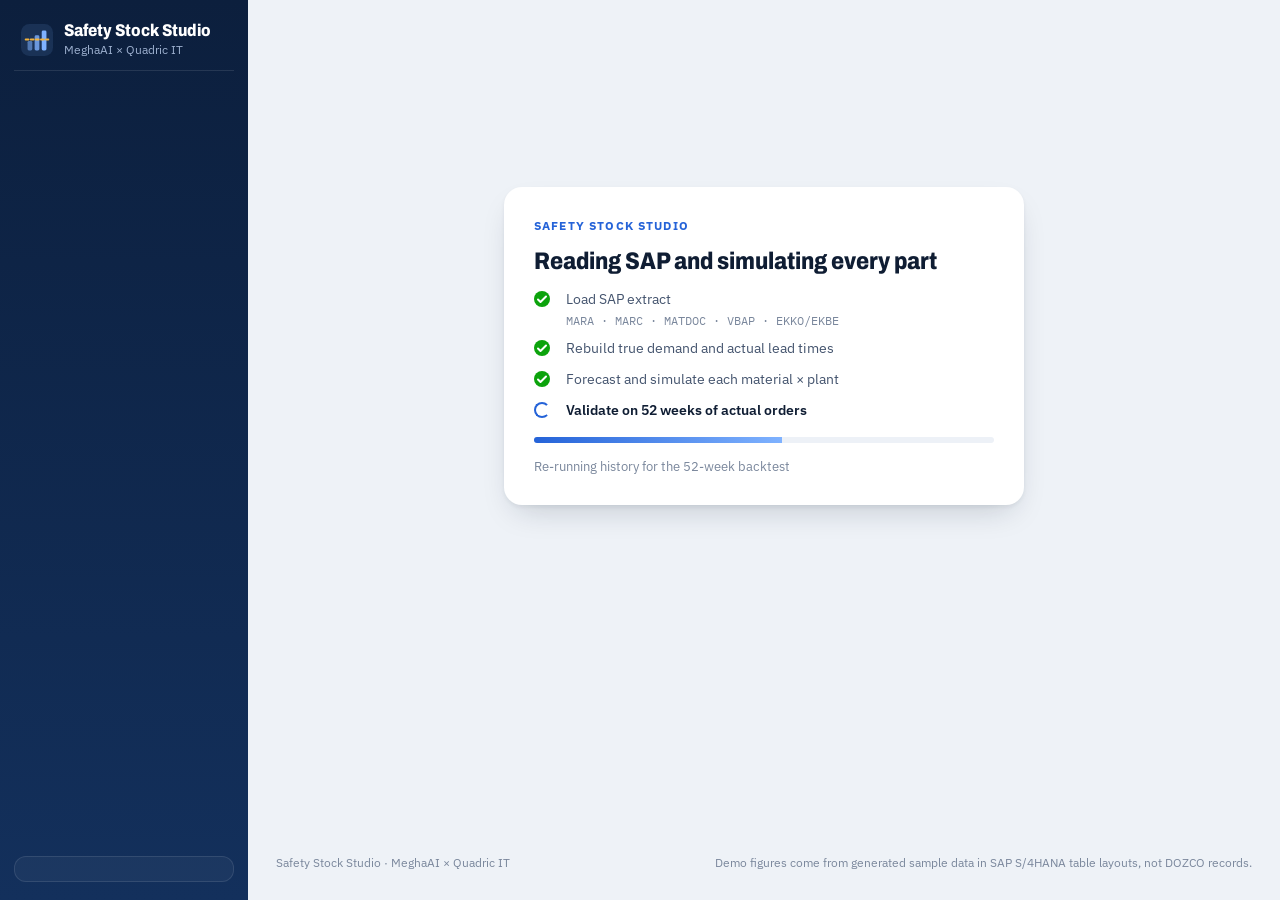
==== commit db909976: "Remove SAP MRP comparison from the demo; add feature guide - UI shows the AI's own results, validate" ====
--- a/app/index.html
+++ b/app/index.html
@@ -4,7 +4,7 @@
 <meta charset="utf-8">
 <meta name="viewport" content="width=device-width, initial-scale=1, viewport-fit=cover">
 <title>Safety Stock Studio</title>
-<meta name="description" content="AI safety-stock optimisation on SAP S/4HANA data: true demand, actual lead times, seasonal reorder points, digital-twin simulation and a backtest against SAP MRP settings.">
+<meta name="description" content="AI safety-stock optimisation on SAP S/4HANA data: true demand, measured lead times, seasonal reorder points, digital-twin simulation and budget optimisation, validated on history.">
 <link rel="preconnect" href="https://fonts.googleapis.com">
 <link rel="preconnect" href="https://fonts.gstatic.com" crossorigin>
 <link rel="stylesheet" href="https://fonts.googleapis.com/css2?family=Archivo:wdth,wght@87,500;87,600;87,700;87,800&family=IBM+Plex+Sans:wght@400;500;600&family=IBM+Plex+Mono:wght@400;500&display=swap">
@@ -37,9 +37,10 @@
         <h1 id="page-title">Overview</h1>
       </div>
       <div class="controls" id="controls">
-        <div class="seg" role="radiogroup" aria-label="Optimise for" id="seg">
-          <button role="radio" data-preset="sameService" aria-checked="true">Same service, less capital</button>
-          <button role="radio" data-preset="sameInventory" aria-checked="false">Same capital, more service</button>
+        <div class="seg" role="radiogroup" aria-label="Stocking policy" id="seg">
+          <button role="radio" data-preset="lean" aria-checked="false">Lean stock</button>
+          <button role="radio" data-preset="balanced" aria-checked="true">Balanced</button>
+          <button role="radio" data-preset="high" aria-checked="false">High service</button>
           <button role="radio" data-preset="matrix" aria-checked="false">Service targets</button>
           <button role="radio" data-preset="custom" aria-checked="false">Custom budget</button>
         </div>
@@ -60,7 +61,7 @@
             <li data-step="0">Load SAP extract <span>MARA · MARC · MATDOC · VBAP · EKKO/EKBE</span></li>
             <li data-step="1">Rebuild true demand and actual lead times</li>
             <li data-step="2">Forecast and simulate each material × plant</li>
-            <li data-step="3">Replay 52 weeks against SAP MRP</li>
+            <li data-step="3">Validate on 52 weeks of actual orders</li>
           </ol>
           <div class="progress"><div class="progress-bar" id="progress-bar"></div></div>
           <p class="loading-note" id="loading-step">Generating sample SAP extract</p>
@@ -74,6 +75,7 @@
       <section class="view" id="view-actions" hidden></section>
       <section class="view" id="view-suppliers" hidden></section>
       <section class="view" id="view-data" hidden></section>
+      <section class="view" id="view-help" hidden></section>
     </main>
 
     <footer class="foot">
--- a/app/css/app.css
+++ b/app/css/app.css
@@ -384,3 +384,13 @@
 /* keep the sidebar colour running the full page height on desktop */
 @media (min-width: 861px) { .shell { background: linear-gradient(90deg, var(--navy-2) var(--side-w), var(--ground) var(--side-w)); } }
 .agroups > *, .view > *, .grid-2 > *, .grid-3 > *, .grid-wide > *, .grid-hero > * { min-width: 0; }
+/* feature guide */
+.features { display: grid; grid-template-columns: repeat(auto-fill, minmax(300px, 1fr)); gap: 14px; }
+.feature { border: 1px solid var(--line); border-radius: 12px; padding: 16px; background: var(--surface-2); display: grid; gap: 8px; align-content: start; }
+.feature-n { font-family: var(--font-mono); font-size: 12px; color: var(--accent); font-weight: 500; }
+.feature h3 { font-size: 16px; }
+.feature p { font-size: 13px; color: var(--ink-2); }
+.feature-beyond { border-left: 3px solid var(--gold); padding: 2px 0 2px 10px; display: grid; gap: 2px; }
+.feature-foot { display: flex; justify-content: space-between; align-items: center; gap: 8px; flex-wrap: wrap; margin-top: 4px; }
+.feature-foot .mono { font-size: 11px; color: var(--muted); }
+.feature-foot .btn { padding: 5px 10px; font-size: 12px; }
